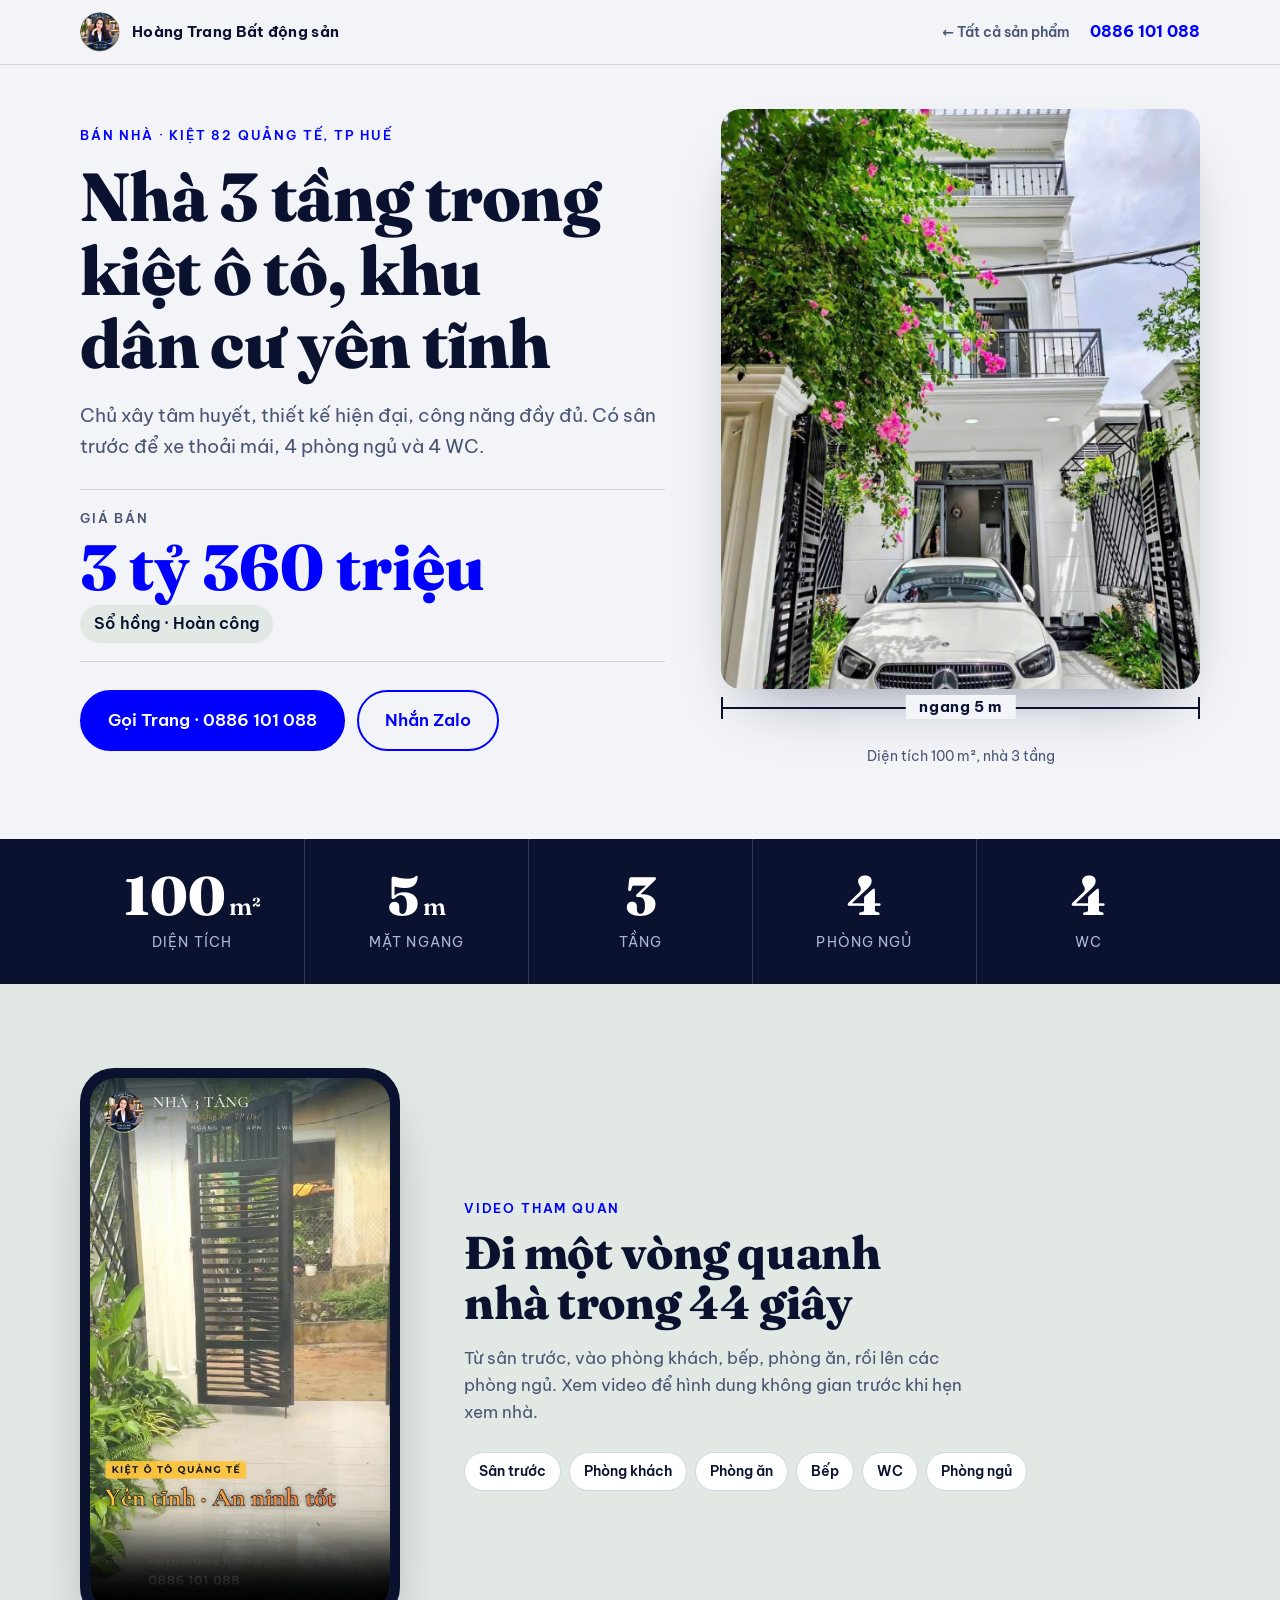
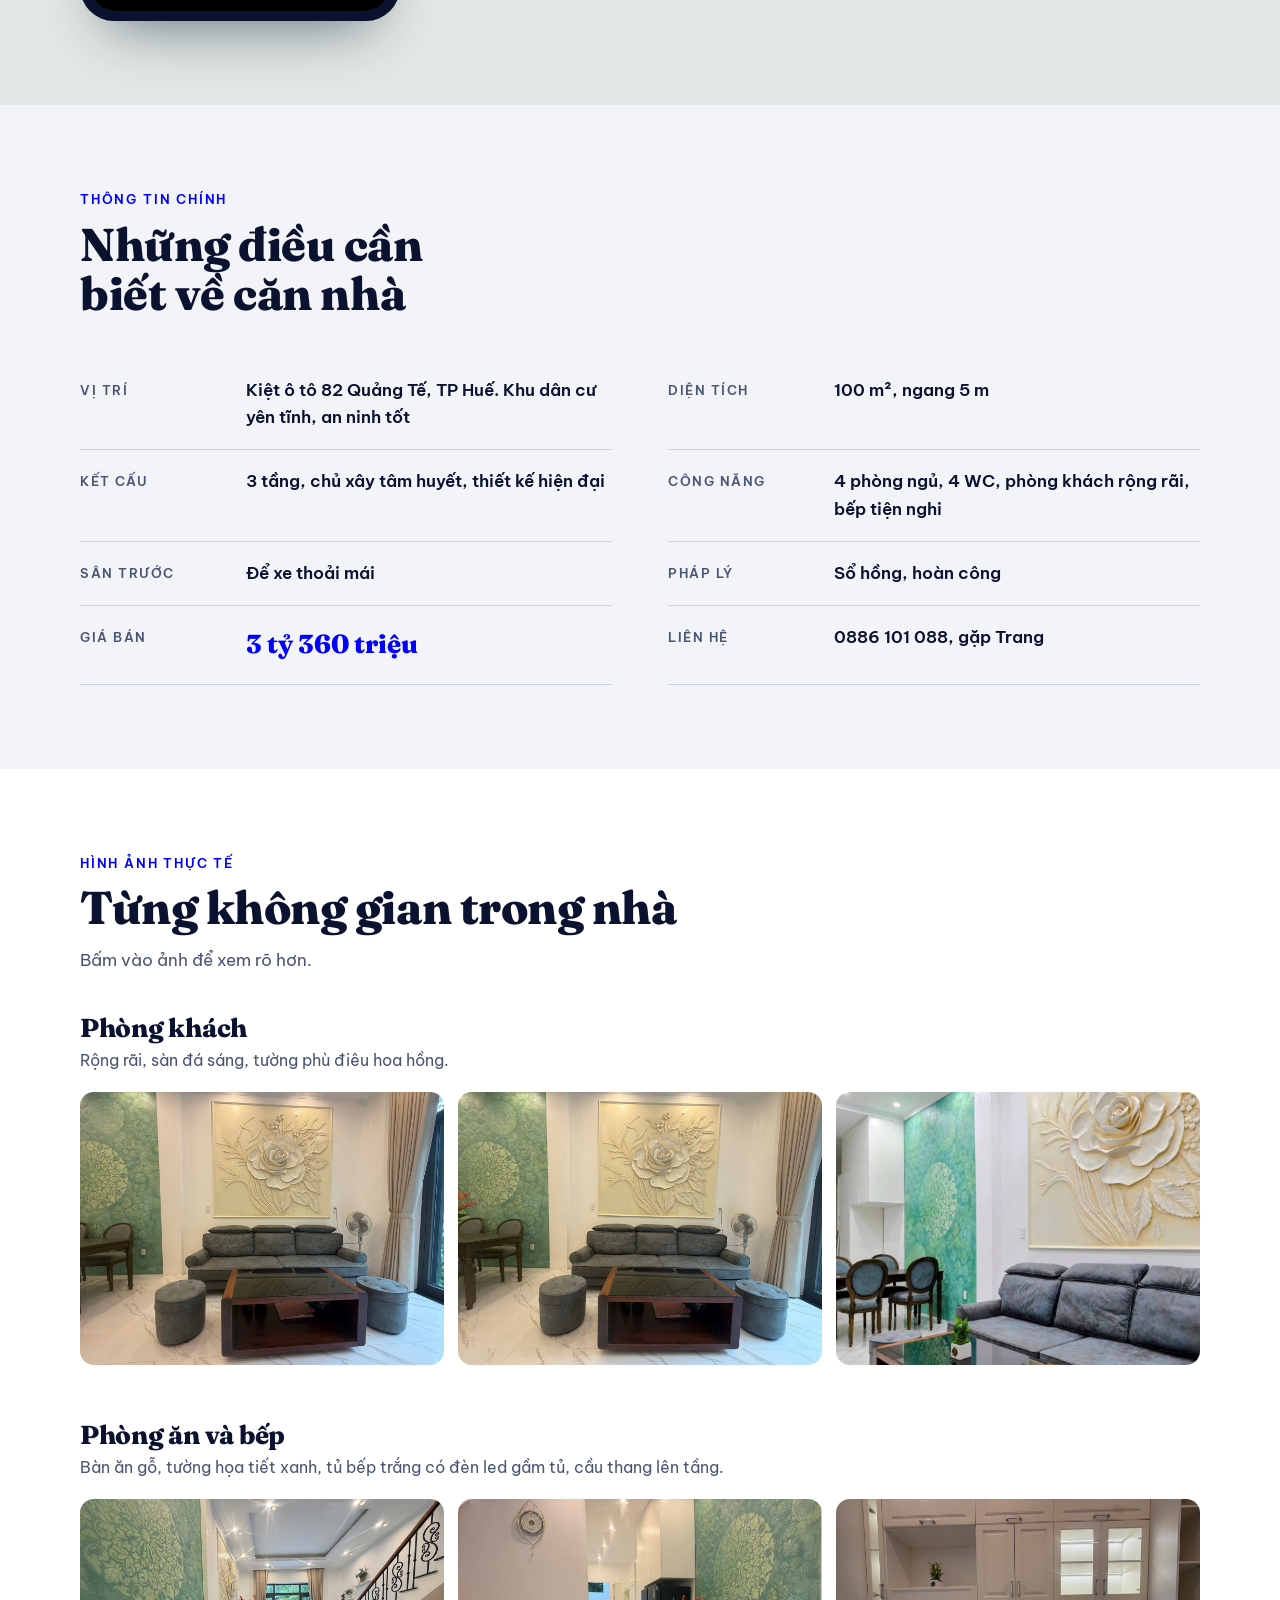
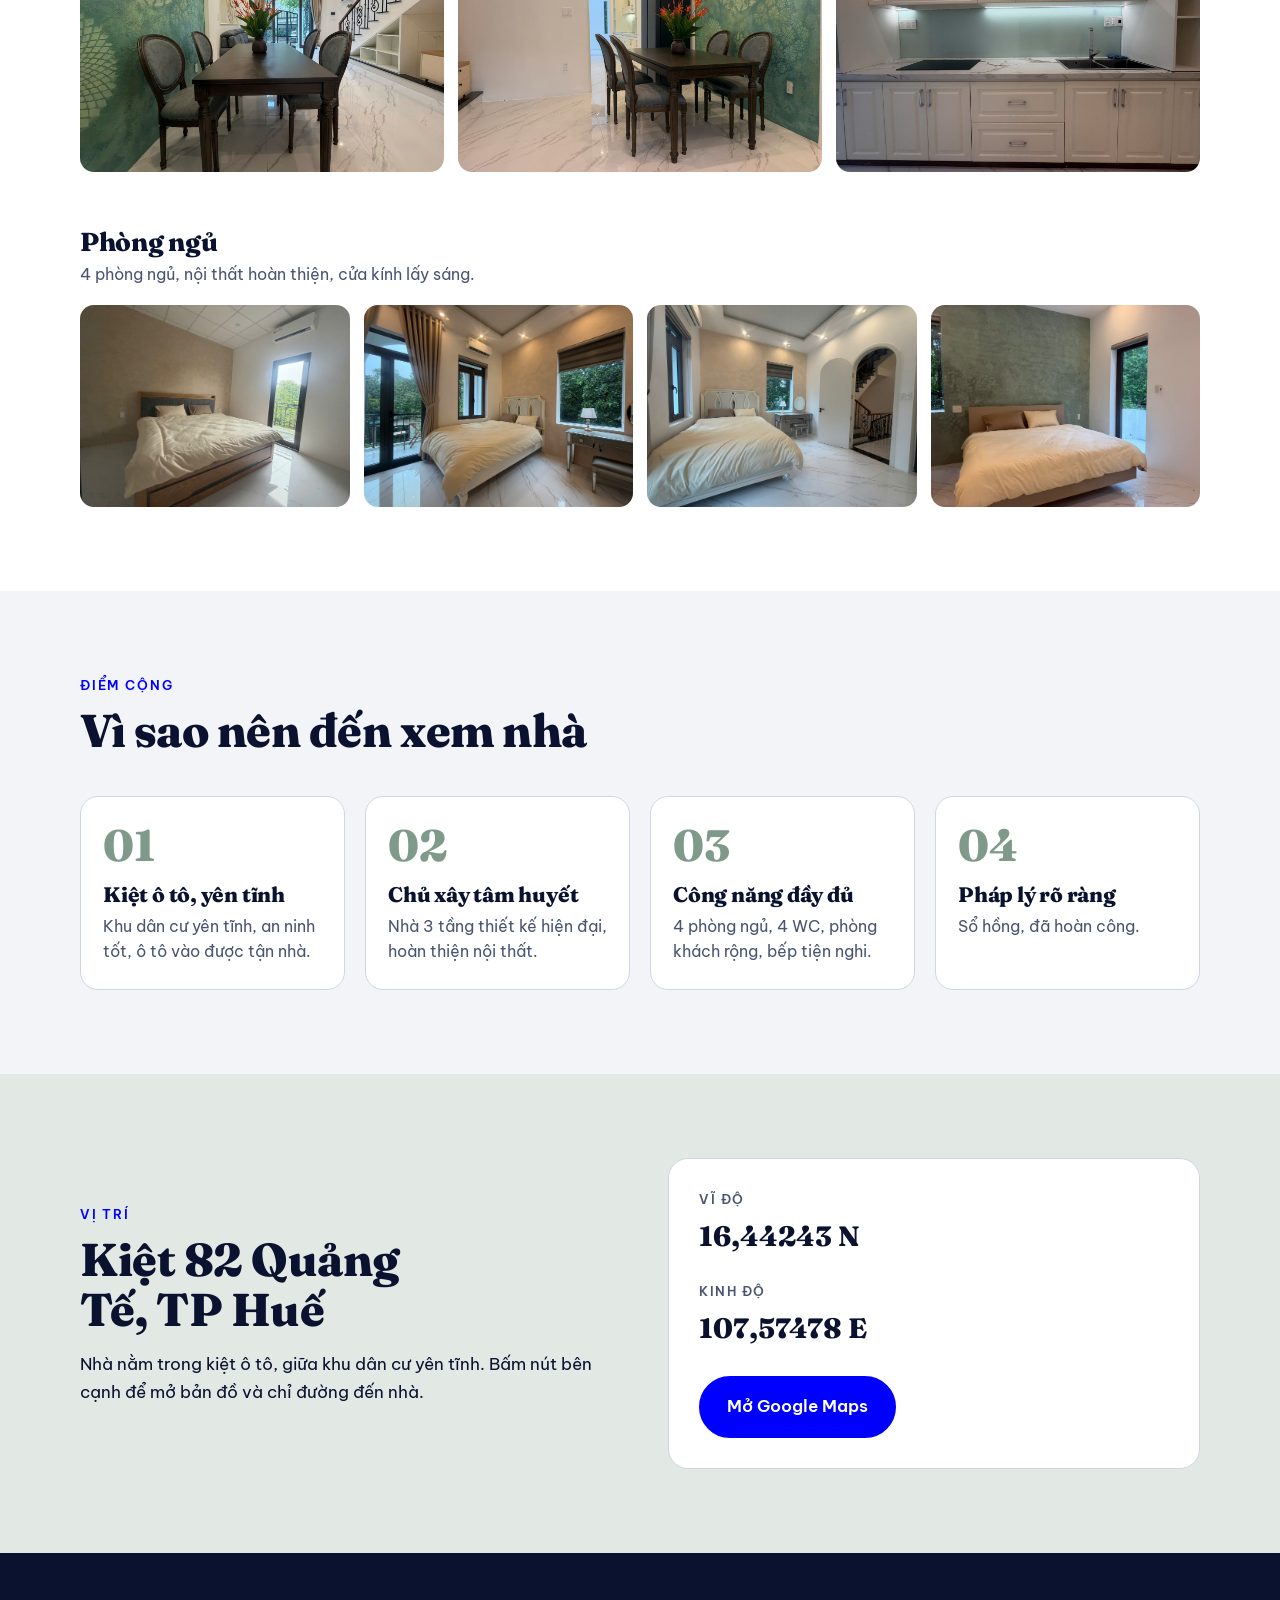
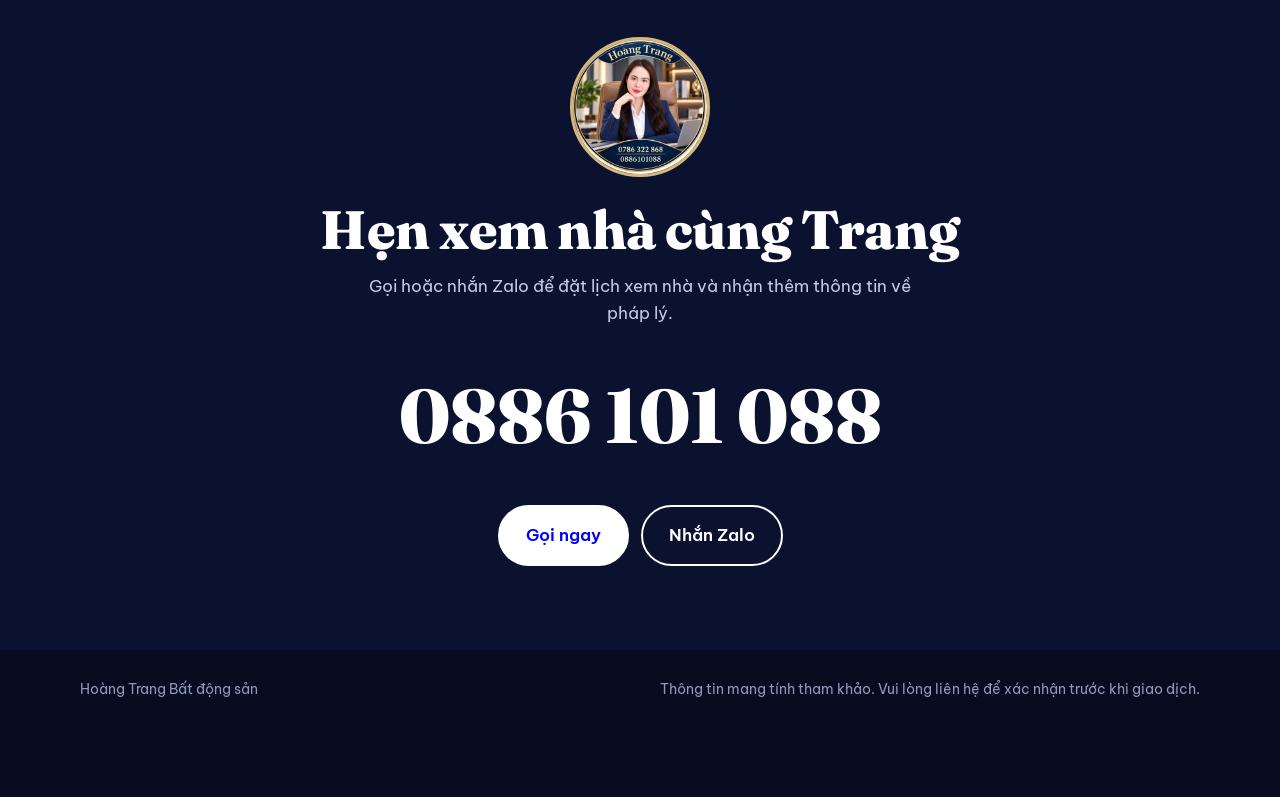
==== content/custom/nha-3-tang-quang-te/index.html @ 7ab905b7 "Thêm sản phẩm: Nhà 3 tầng kiệt 82 Quảng Tế Landing page tùy chỉnh + thẻ sản phẩm; build.js hiển thị " ====
<!DOCTYPE html>
<html lang="vi">
<head>
<meta charset="utf-8">
<meta name="viewport" content="width=device-width, initial-scale=1">
<title>Bán nhà 3 tầng kiệt ô tô 82 Quảng Tế, TP Huế – Hoàng Trang Bất động sản</title>
<meta name="description" content="Nhà 3 tầng 100m², ngang 5m, 4 phòng ngủ, 4 WC, sân trước để xe, sổ hồng hoàn công. Kiệt ô tô 82 Quảng Tế, TP Huế. Giá 3 tỷ 360 triệu. Gọi 0886 101 088 gặp Trang.">
<link rel="canonical" href="https://hoangtrangbds.vercel.app/du-an/nha-3-tang-quang-te/">
<meta property="og:type" content="website">
<meta property="og:title" content="Bán nhà 3 tầng kiệt ô tô 82 Quảng Tế, TP Huế – Hoàng Trang Bất động sản">
<meta property="og:description" content="Nhà 3 tầng 100m², ngang 5m, 4 phòng ngủ, 4 WC, sân trước để xe, sổ hồng hoàn công. Kiệt ô tô 82 Quảng Tế, TP Huế. Giá 3 tỷ 360 triệu. Gọi 0886 101 088 gặp Trang.">
<meta property="og:image" content="https://hoangtrangbds.vercel.app/du-an/nha-3-tang-quang-te/assets/phong-khach-1.jpg">
<meta property="og:url" content="https://hoangtrangbds.vercel.app/du-an/nha-3-tang-quang-te/">
<link rel="icon" type="image/png" href="/images/favicon.png">
<link rel="preconnect" href="https://fonts.googleapis.com">
<link rel="preconnect" href="https://fonts.gstatic.com" crossorigin>
<link href="https://fonts.googleapis.com/css2?family=Be+Vietnam+Pro:wght@400;500;600;700&family=Fraunces:opsz,wght@9..144,400;9..144,600;9..144,800&display=swap" rel="stylesheet">
<style>
/* Layout idea: a property dossier. White facade photo with an architect's dimension line (5 m wide), blue brand accent, sage green from the interior walls. */
:root{
  --ink:#0a1230;
  --paper:#f2f4f8;
  --card:#ffffff;
  --blue:#0000ff;
  --sage:#7f9a8a;
  --mist:#e2e9e4;
  --line:#cfd6e3;
  --muted:#4a5573;
  --display:"Fraunces","Times New Roman",serif;
  --body:"Be Vietnam Pro",system-ui,-apple-system,"Segoe UI",sans-serif;
  color-scheme:light;
}
*{box-sizing:border-box}
html{scroll-behavior:smooth}
body{margin:0;background:var(--paper);color:var(--ink);font-family:var(--body);font-size:17px;line-height:1.6;-webkit-font-smoothing:antialiased}
img,video{max-width:100%;display:block}
a{color:inherit}
:focus-visible{outline:3px solid var(--blue);outline-offset:3px}
.wrap{width:min(1160px,100%);margin:0 auto;padding:0 20px}
h1,h2,h3{font-family:var(--display);font-weight:800;line-height:1.08;margin:0;text-wrap:balance;letter-spacing:-.01em}
.eyebrow{font-size:13px;font-weight:600;letter-spacing:.14em;text-transform:uppercase;color:var(--blue)}
.btn{display:inline-flex;align-items:center;gap:10px;padding:15px 26px;border-radius:999px;font-weight:600;font-size:17px;text-decoration:none;border:2px solid var(--blue);transition:transform .15s,background .15s,color .15s}
.btn.solid{background:var(--blue);color:#fff}
.btn.ghost{background:transparent;color:var(--blue)}
.btn:hover{transform:translateY(-2px)}
.btn.solid:hover{background:#0000cc}
.btn.ghost:hover{background:var(--blue);color:#fff}

/* header */
.top{position:sticky;top:0;z-index:20;background:rgba(242,244,248,.92);backdrop-filter:blur(8px);border-bottom:1px solid var(--line)}
.top .wrap{display:flex;align-items:center;justify-content:space-between;gap:16px;height:64px}
.brand{display:flex;align-items:center;gap:12px;text-decoration:none;font-weight:700;font-size:15px;letter-spacing:.02em}
.brand img{width:40px;height:40px;border-radius:50%}
.top .call{font-weight:700;color:var(--blue);text-decoration:none;font-size:16px;white-space:nowrap}
.brand em{font-style:normal}
.hl{display:flex;align-items:center;gap:20px}.hl .back{font-size:14px;font-weight:600;text-decoration:none;color:var(--muted)}.hl .back:hover{color:var(--blue)}
@media (max-width:640px){.hl .back{display:none}}
@media (max-width:520px){.brand em{display:none}}

/* hero */
.hero{padding:44px 0 72px}
.hero .wrap{display:grid;grid-template-columns:1.1fr .9fr;gap:56px;align-items:center}
.hero h1{font-size:clamp(38px,5.6vw,68px);margin:14px 0 20px}
.hero .lead{font-size:19px;color:var(--muted);max-width:34em;margin:0 0 28px}
.price{display:flex;flex-wrap:wrap;align-items:baseline;gap:6px 18px;margin:0 0 28px;padding:18px 0;border-top:1px solid var(--line);border-bottom:1px solid var(--line)}
.price .label{font-size:13px;font-weight:600;letter-spacing:.14em;text-transform:uppercase;color:var(--muted);width:100%}
.price .num{font-family:var(--display);font-weight:800;font-size:clamp(40px,6vw,64px);color:var(--blue);line-height:1;font-variant-numeric:tabular-nums}
.price .legal{font-weight:600;font-size:16px;padding:6px 14px;border-radius:999px;background:var(--mist)}
.cta{display:flex;flex-wrap:wrap;gap:12px}
.facade{margin:0}
.facade .photo{border-radius:20px;overflow:hidden;aspect-ratio:1100/1332;background:var(--mist);box-shadow:0 30px 60px -30px rgba(10,18,48,.45)}
.facade img{width:100%;height:100%;object-fit:cover}
.dim{position:relative;margin-top:18px;height:34px;border-top:2px solid var(--ink)}
.dim::before,.dim::after{content:"";position:absolute;top:-12px;width:2px;height:22px;background:var(--ink)}
.dim::before{left:0}.dim::after{right:0}
.dim span{position:absolute;left:50%;top:-14px;transform:translateX(-50%);background:var(--paper);padding:0 14px;font-weight:700;font-size:15px;letter-spacing:.04em;font-variant-numeric:tabular-nums}
.facade figcaption{font-size:14px;color:var(--muted);margin-top:4px;text-align:center}

/* facts */
.facts{background:var(--ink);color:#fff}
.facts ul{list-style:none;margin:0;padding:0;display:grid;grid-template-columns:repeat(5,1fr)}
.facts li{padding:30px 18px;border-left:1px solid rgba(255,255,255,.16);text-align:center}
.facts li:first-child{border-left:0}
.facts b{display:block;font-family:var(--display);font-weight:800;font-size:clamp(34px,4.4vw,54px);line-height:1;font-variant-numeric:tabular-nums}
.facts b small{font-size:.45em;font-weight:600;margin-left:3px}
.facts span{display:block;margin-top:8px;font-size:14px;letter-spacing:.08em;text-transform:uppercase;color:#aeb8d6}

section{padding:84px 0}
.sec-head{max-width:640px;margin-bottom:40px}
.sec-head h2{font-size:clamp(30px,4vw,46px);margin-top:10px}
.sec-head p{color:var(--muted);margin:14px 0 0}

/* video */
.video{background:var(--mist)}
.video .wrap{display:grid;grid-template-columns:auto 1fr;gap:64px;align-items:center}
.phone{width:min(320px,76vw);border-radius:34px;padding:10px;background:var(--ink);box-shadow:0 30px 60px -28px rgba(10,18,48,.6)}
.phone video{width:100%;aspect-ratio:9/16;border-radius:26px;background:#000;object-fit:cover}
.video h2{font-size:clamp(30px,4vw,46px);margin:10px 0 16px}
.video p{color:var(--muted);max-width:30em}
.route{list-style:none;padding:0;margin:26px 0 0;display:flex;flex-wrap:wrap;gap:8px}
.route li{padding:7px 14px;border-radius:999px;background:#fff;font-size:14px;font-weight:600;border:1px solid var(--line)}

/* spec table */
.spec dl{margin:0;display:grid;grid-template-columns:repeat(2,1fr);gap:0 56px}
.spec .row{display:grid;grid-template-columns:150px 1fr;gap:16px;padding:18px 0;border-bottom:1px solid var(--line)}
.spec dt{font-size:13px;font-weight:600;letter-spacing:.12em;text-transform:uppercase;color:var(--muted);padding-top:3px}
.spec dd{margin:0;font-weight:600}
.spec dd.big{font-family:var(--display);font-weight:800;font-size:26px;color:var(--blue)}

/* gallery */
.gallery{background:var(--card)}
.group{margin-bottom:56px}
.group:last-child{margin-bottom:0}
.group h3{font-size:26px;margin-bottom:6px}
.group p{margin:0 0 18px;color:var(--muted);font-size:16px}
.grid{display:grid;grid-template-columns:repeat(auto-fit,minmax(260px,1fr));gap:14px}
.grid button{all:unset;cursor:zoom-in;display:block;border-radius:14px;overflow:hidden;aspect-ratio:4/3;background:var(--mist);position:relative}
.grid button:focus-visible{outline:3px solid var(--blue);outline-offset:3px}
.grid img{width:100%;height:100%;object-fit:cover;transition:transform .5s}
.grid button:hover img{transform:scale(1.04)}
.lb{position:fixed;inset:0;z-index:50;background:rgba(6,10,28,.92);display:none;align-items:center;justify-content:center;padding:20px}
.lb.on{display:flex}
.lb img{max-height:92vh;max-width:96vw;object-fit:contain;border-radius:8px}
.lb .x{position:absolute;top:14px;right:18px;color:#fff;background:transparent;border:0;font-size:38px;line-height:1;cursor:pointer}

/* reasons */
.reasons ol{list-style:none;margin:0;padding:0;display:grid;grid-template-columns:repeat(4,1fr);gap:20px}
.reasons li{background:var(--card);border-radius:18px;padding:26px 22px;border:1px solid var(--line)}
.reasons .n{font-family:var(--display);font-weight:800;font-size:44px;color:var(--sage);line-height:1}
.reasons h3{font-size:21px;margin:14px 0 8px}
.reasons p{margin:0;font-size:15.5px;color:var(--muted)}

/* location */
.loc{background:var(--mist)}
.loc .wrap{display:grid;grid-template-columns:1fr 1fr;gap:56px;align-items:center}
.loc h2{font-size:clamp(30px,4vw,46px);margin:10px 0 16px}
.coord{background:var(--card);border-radius:20px;padding:30px;border:1px solid var(--line)}
.coord .k{font-size:13px;font-weight:600;letter-spacing:.12em;text-transform:uppercase;color:var(--muted)}
.coord .v{font-family:var(--display);font-weight:800;font-size:28px;margin:4px 0 22px;font-variant-numeric:tabular-nums}
.coord .v:last-of-type{margin-bottom:26px}

/* contact */
.contact{background:var(--ink);color:#fff;text-align:center}
.contact img{width:140px;height:140px;border-radius:50%;margin:0 auto 24px;border:3px solid #d6b67a}
.contact h2{font-size:clamp(32px,4.6vw,54px)}
.contact p{color:#c3cbe3;margin:14px auto 28px;max-width:32em}
.contact .num{display:block;font-family:var(--display);font-weight:800;font-size:clamp(40px,7vw,76px);margin:0 0 28px;font-variant-numeric:tabular-nums;color:#fff;text-decoration:none}
.contact .cta{justify-content:center}
.contact .btn.ghost{color:#fff;border-color:#fff}
.contact .btn.ghost:hover{background:#fff;color:var(--ink)}
.contact .btn.solid{background:#fff;color:var(--blue);border-color:#fff}
footer{background:#060b20;color:#8f9abb;font-size:14px;padding:28px 0 96px}
footer .wrap{display:flex;flex-wrap:wrap;justify-content:space-between;gap:10px 30px}

/* sticky mobile bar */
.bar{display:none}
@media (max-width:860px){
  body{font-size:16px}
  .hero{padding:28px 0 48px}
  .hero .wrap,.video .wrap,.loc .wrap{grid-template-columns:1fr;gap:36px}
  .facade{order:-1}
  .facts ul{grid-template-columns:repeat(3,1fr)}
  .facts li:nth-child(4){border-left:0}
  .facts li{border-top:1px solid rgba(255,255,255,.16)}
  .facts li:nth-child(-n+3){border-top:0}
  .reasons ol{grid-template-columns:repeat(2,1fr)}
  .spec dl{grid-template-columns:1fr}
  section{padding:56px 0}
  .video .wrap{justify-items:center}
  .video .copy{text-align:left;justify-self:stretch}
  .bar{display:grid;grid-template-columns:1fr 1fr;gap:10px;position:fixed;left:0;right:0;bottom:0;z-index:30;padding:10px 14px calc(10px + env(safe-area-inset-bottom));background:rgba(242,244,248,.96);border-top:1px solid var(--line)}
  .bar .btn{justify-content:center;padding:13px 10px;font-size:16px}
}
@media (max-width:520px){
  .reasons ol{grid-template-columns:1fr}
  .facts ul{grid-template-columns:repeat(2,1fr)}
  .facts li:nth-child(odd){border-left:0}
  .facts li:nth-child(3){border-top:1px solid rgba(255,255,255,.16)}
  .facts li:nth-child(4){border-left:1px solid rgba(255,255,255,.16)}
  .facts li:nth-child(5){grid-column:1/-1;border-left:0}
  .spec .row{grid-template-columns:110px 1fr}
}
@media (prefers-reduced-motion:reduce){*{transition:none!important;scroll-behavior:auto!important}}
</style>
</head>
<body>

<header class="top">
  <div class="wrap">
    <a class="brand" href="/"><img src="assets/logo.jpg" alt="Logo Hoàng Trang" width="40" height="40"><span>Hoàng Trang <em>Bất động sản</em></span></a>
    <span class="hl"><a class="back" href="/san-pham/">← Tất cả sản phẩm</a><a class="call" href="tel:0886101088">0886 101 088</a></span>
  </div>
</header>

<main id="dau">
  <section class="hero">
    <div class="wrap">
      <div>
        <div class="eyebrow">Bán nhà · Kiệt 82 Quảng Tế, TP Huế</div>
        <h1>Nhà 3 tầng trong kiệt ô tô, khu dân cư yên tĩnh</h1>
        <p class="lead">Chủ xây tâm huyết, thiết kế hiện đại, công năng đầy đủ. Có sân trước để xe thoải mái, 4 phòng ngủ và 4 WC.</p>
        <div class="price">
          <span class="label">Giá bán</span>
          <span class="num">3 tỷ 360 triệu</span>
          <span class="legal">Sổ hồng · Hoàn công</span>
        </div>
        <div class="cta">
          <a class="btn solid" href="tel:0886101088">Gọi Trang · 0886 101 088</a>
          <a class="btn ghost" href="https://zalo.me/0886101088">Nhắn Zalo</a>
        </div>
      </div>
      <figure class="facade">
        <div class="photo"><img src="assets/mat-tien.jpg" alt="Mặt tiền nhà 3 tầng trắng, ban công sắt, giàn hoa giấy trước cổng" width="1100" height="1332"></div>
        <div class="dim"><span>ngang 5 m</span></div>
        <figcaption>Diện tích 100 m², nhà 3 tầng</figcaption>
      </figure>
    </div>
  </section>

  <div class="facts">
    <div class="wrap">
      <ul>
        <li><b>100<small>m²</small></b><span>Diện tích</span></li>
        <li><b>5<small>m</small></b><span>Mặt ngang</span></li>
        <li><b>3</b><span>Tầng</span></li>
        <li><b>4</b><span>Phòng ngủ</span></li>
        <li><b>4</b><span>WC</span></li>
      </ul>
    </div>
  </div>

  <section class="video" id="video">
    <div class="wrap">
      <div class="phone">
        <video controls playsinline preload="metadata" poster="assets/poster.jpg" src="assets/video.mp4"></video>
      </div>
      <div class="copy">
        <div class="eyebrow">Video tham quan</div>
        <h2>Đi một vòng quanh nhà trong 44 giây</h2>
        <p>Từ sân trước, vào phòng khách, bếp, phòng ăn, rồi lên các phòng ngủ. Xem video để hình dung không gian trước khi hẹn xem nhà.</p>
        <ul class="route">
          <li>Sân trước</li><li>Phòng khách</li><li>Phòng ăn</li><li>Bếp</li><li>WC</li><li>Phòng ngủ</li>
        </ul>
      </div>
    </div>
  </section>

  <section class="spec" id="thong-tin">
    <div class="wrap">
      <div class="sec-head">
        <div class="eyebrow">Thông tin chính</div>
        <h2>Những điều cần biết về căn nhà</h2>
      </div>
      <dl>
        <div class="row"><dt>Vị trí</dt><dd>Kiệt ô tô 82 Quảng Tế, TP Huế. Khu dân cư yên tĩnh, an ninh tốt</dd></div>
        <div class="row"><dt>Diện tích</dt><dd>100 m², ngang 5 m</dd></div>
        <div class="row"><dt>Kết cấu</dt><dd>3 tầng, chủ xây tâm huyết, thiết kế hiện đại</dd></div>
        <div class="row"><dt>Công năng</dt><dd>4 phòng ngủ, 4 WC, phòng khách rộng rãi, bếp tiện nghi</dd></div>
        <div class="row"><dt>Sân trước</dt><dd>Để xe thoải mái</dd></div>
        <div class="row"><dt>Pháp lý</dt><dd>Sổ hồng, hoàn công</dd></div>
        <div class="row"><dt>Giá bán</dt><dd class="big">3 tỷ 360 triệu</dd></div>
        <div class="row"><dt>Liên hệ</dt><dd>0886 101 088, gặp Trang</dd></div>
      </dl>
    </div>
  </section>

  <section class="gallery" id="hinh-anh">
    <div class="wrap">
      <div class="sec-head">
        <div class="eyebrow">Hình ảnh thực tế</div>
        <h2>Từng không gian trong nhà</h2>
        <p>Bấm vào ảnh để xem rõ hơn.</p>
      </div>

      <div class="group">
        <h3>Phòng khách</h3>
        <p>Rộng rãi, sàn đá sáng, tường phù điêu hoa hồng.</p>
        <div class="grid">
          <button type="button" data-full="assets/phong-khach-1.jpg"><img loading="lazy" src="assets/phong-khach-1.jpg" alt="Phòng khách với sofa xám và tường phù điêu hoa hồng"></button>
          <button type="button" data-full="assets/phong-khach-2.jpg"><img loading="lazy" src="assets/phong-khach-2.jpg" alt="Phòng khách nhìn từ phía phòng ăn"></button>
          <button type="button" data-full="assets/phong-khach-3.jpg"><img loading="lazy" src="assets/phong-khach-3.jpg" alt="Sofa và bàn trà trong phòng khách"></button>
        </div>
      </div>

      <div class="group">
        <h3>Phòng ăn và bếp</h3>
        <p>Bàn ăn gỗ, tường họa tiết xanh, tủ bếp trắng có đèn led gầm tủ, cầu thang lên tầng.</p>
        <div class="grid">
          <button type="button" data-full="assets/phong-an-1.jpg"><img loading="lazy" src="assets/phong-an-1.jpg" alt="Phòng ăn với bàn gỗ và cầu thang lên tầng"></button>
          <button type="button" data-full="assets/phong-an-2.jpg"><img loading="lazy" src="assets/phong-an-2.jpg" alt="Bộ bàn ăn và sofa cạnh nhau"></button>
          <button type="button" data-full="assets/bep.jpg"><img loading="lazy" src="assets/bep.jpg" alt="Bếp với tủ trắng và đèn led gầm tủ"></button>
        </div>
      </div>

      <div class="group">
        <h3>Phòng ngủ</h3>
        <p>4 phòng ngủ, nội thất hoàn thiện, cửa kính lấy sáng.</p>
        <div class="grid">
          <button type="button" data-full="assets/ngu-1.jpg"><img loading="lazy" src="assets/ngu-1.jpg" alt="Phòng ngủ có cửa kính ra ban công"></button>
          <button type="button" data-full="assets/ngu-2.jpg"><img loading="lazy" src="assets/ngu-2.jpg" alt="Phòng ngủ có cửa sổ lớn nhìn ra cây xanh"></button>
          <button type="button" data-full="assets/ngu-3.jpg"><img loading="lazy" src="assets/ngu-3.jpg" alt="Phòng ngủ có cửa vòm thông ra cầu thang"></button>
          <button type="button" data-full="assets/ngu-4.jpg"><img loading="lazy" src="assets/ngu-4.jpg" alt="Phòng ngủ tường xanh rêu"></button>
        </div>
      </div>
    </div>
  </section>

  <section class="reasons" id="vi-sao">
    <div class="wrap">
      <div class="sec-head">
        <div class="eyebrow">Điểm cộng</div>
        <h2>Vì sao nên đến xem nhà</h2>
      </div>
      <ol>
        <li><span class="n">01</span><h3>Kiệt ô tô, yên tĩnh</h3><p>Khu dân cư yên tĩnh, an ninh tốt, ô tô vào được tận nhà.</p></li>
        <li><span class="n">02</span><h3>Chủ xây tâm huyết</h3><p>Nhà 3 tầng thiết kế hiện đại, hoàn thiện nội thất.</p></li>
        <li><span class="n">03</span><h3>Công năng đầy đủ</h3><p>4 phòng ngủ, 4 WC, phòng khách rộng, bếp tiện nghi.</p></li>
        <li><span class="n">04</span><h3>Pháp lý rõ ràng</h3><p>Sổ hồng, đã hoàn công.</p></li>
      </ol>
    </div>
  </section>

  <section class="loc" id="vi-tri">
    <div class="wrap">
      <div>
        <div class="eyebrow">Vị trí</div>
        <h2>Kiệt 82 Quảng Tế, TP Huế</h2>
        <p>Nhà nằm trong kiệt ô tô, giữa khu dân cư yên tĩnh. Bấm nút bên cạnh để mở bản đồ và chỉ đường đến nhà.</p>
      </div>
      <div class="coord">
        <div class="k">Vĩ độ</div><div class="v">16,44243 N</div>
        <div class="k">Kinh độ</div><div class="v">107,57478 E</div>
        <a class="btn solid" href="https://www.google.com/maps?q=16.4424294997451,107.57477571759463">Mở Google Maps</a>
      </div>
    </div>
  </section>

  <section class="contact" id="lien-he">
    <div class="wrap">
      <img src="assets/logo.jpg" alt="Hoàng Trang Bất động sản" width="140" height="140">
      <h2>Hẹn xem nhà cùng Trang</h2>
      <p>Gọi hoặc nhắn Zalo để đặt lịch xem nhà và nhận thêm thông tin về pháp lý.</p>
      <a class="num" href="tel:0886101088">0886 101 088</a>
      <div class="cta">
        <a class="btn solid" href="tel:0886101088">Gọi ngay</a>
        <a class="btn ghost" href="https://zalo.me/0886101088">Nhắn Zalo</a>
      </div>
    </div>
  </section>
</main>

<footer>
  <div class="wrap">
    <span>Hoàng Trang Bất động sản</span>
    <span>Thông tin mang tính tham khảo. Vui lòng liên hệ để xác nhận trước khi giao dịch.</span>
  </div>
</footer>

<div class="bar">
  <a class="btn solid" href="tel:0886101088">Gọi Trang</a>
  <a class="btn ghost" href="https://zalo.me/0886101088">Zalo</a>
</div>

<div class="lb" id="lb" role="dialog" aria-modal="true" aria-label="Xem ảnh lớn">
  <button class="x" type="button" id="lbx" aria-label="Đóng">×</button>
  <img id="lbi" alt="">
</div>

<script>
(function(){
  var lb=document.getElementById('lb'),im=document.getElementById('lbi');
  document.querySelectorAll('.grid button').forEach(function(b){
    b.addEventListener('click',function(){
      im.src=b.getAttribute('data-full');
      im.alt=b.querySelector('img').alt;
      lb.classList.add('on');
    });
  });
  function close(){lb.classList.remove('on');im.removeAttribute('src');}
  lb.addEventListener('click',close);
  document.addEventListener('keydown',function(e){if(e.key==='Escape')close();});
})();
</script>
</body>
</html>
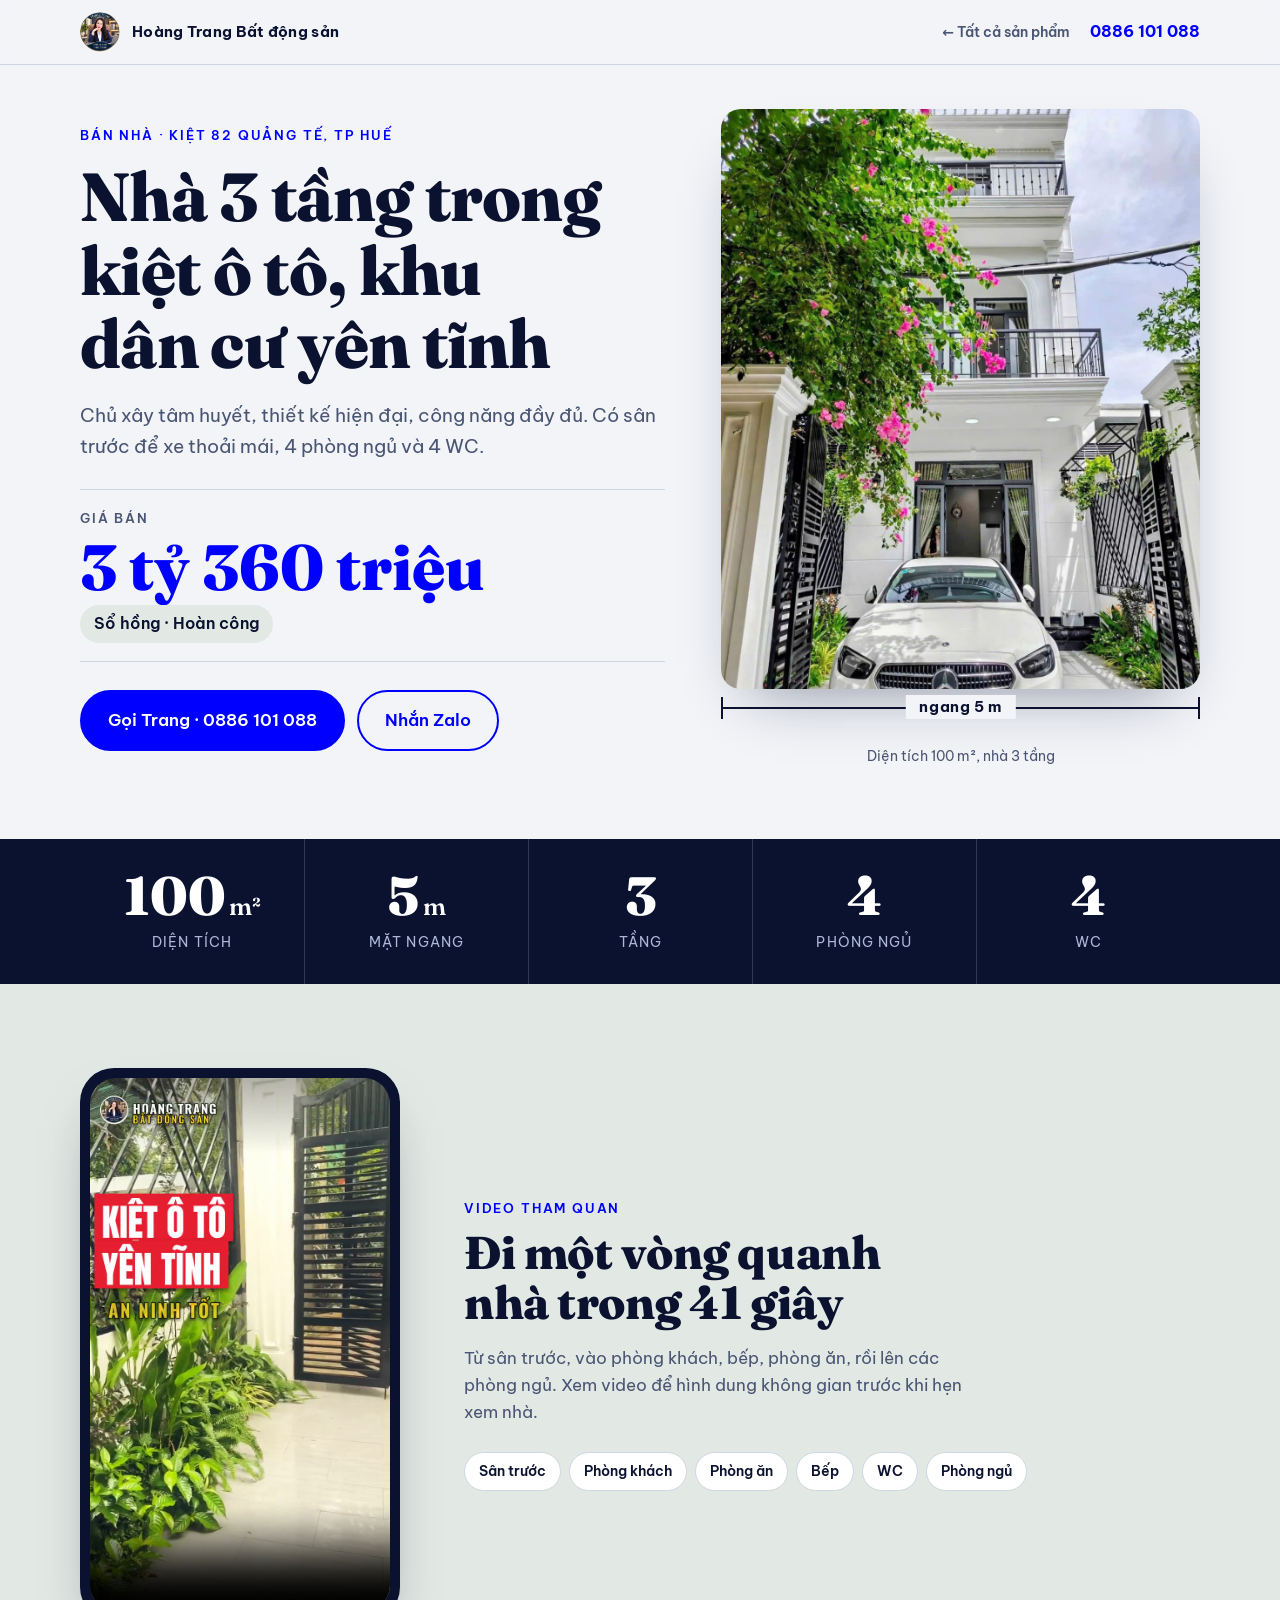
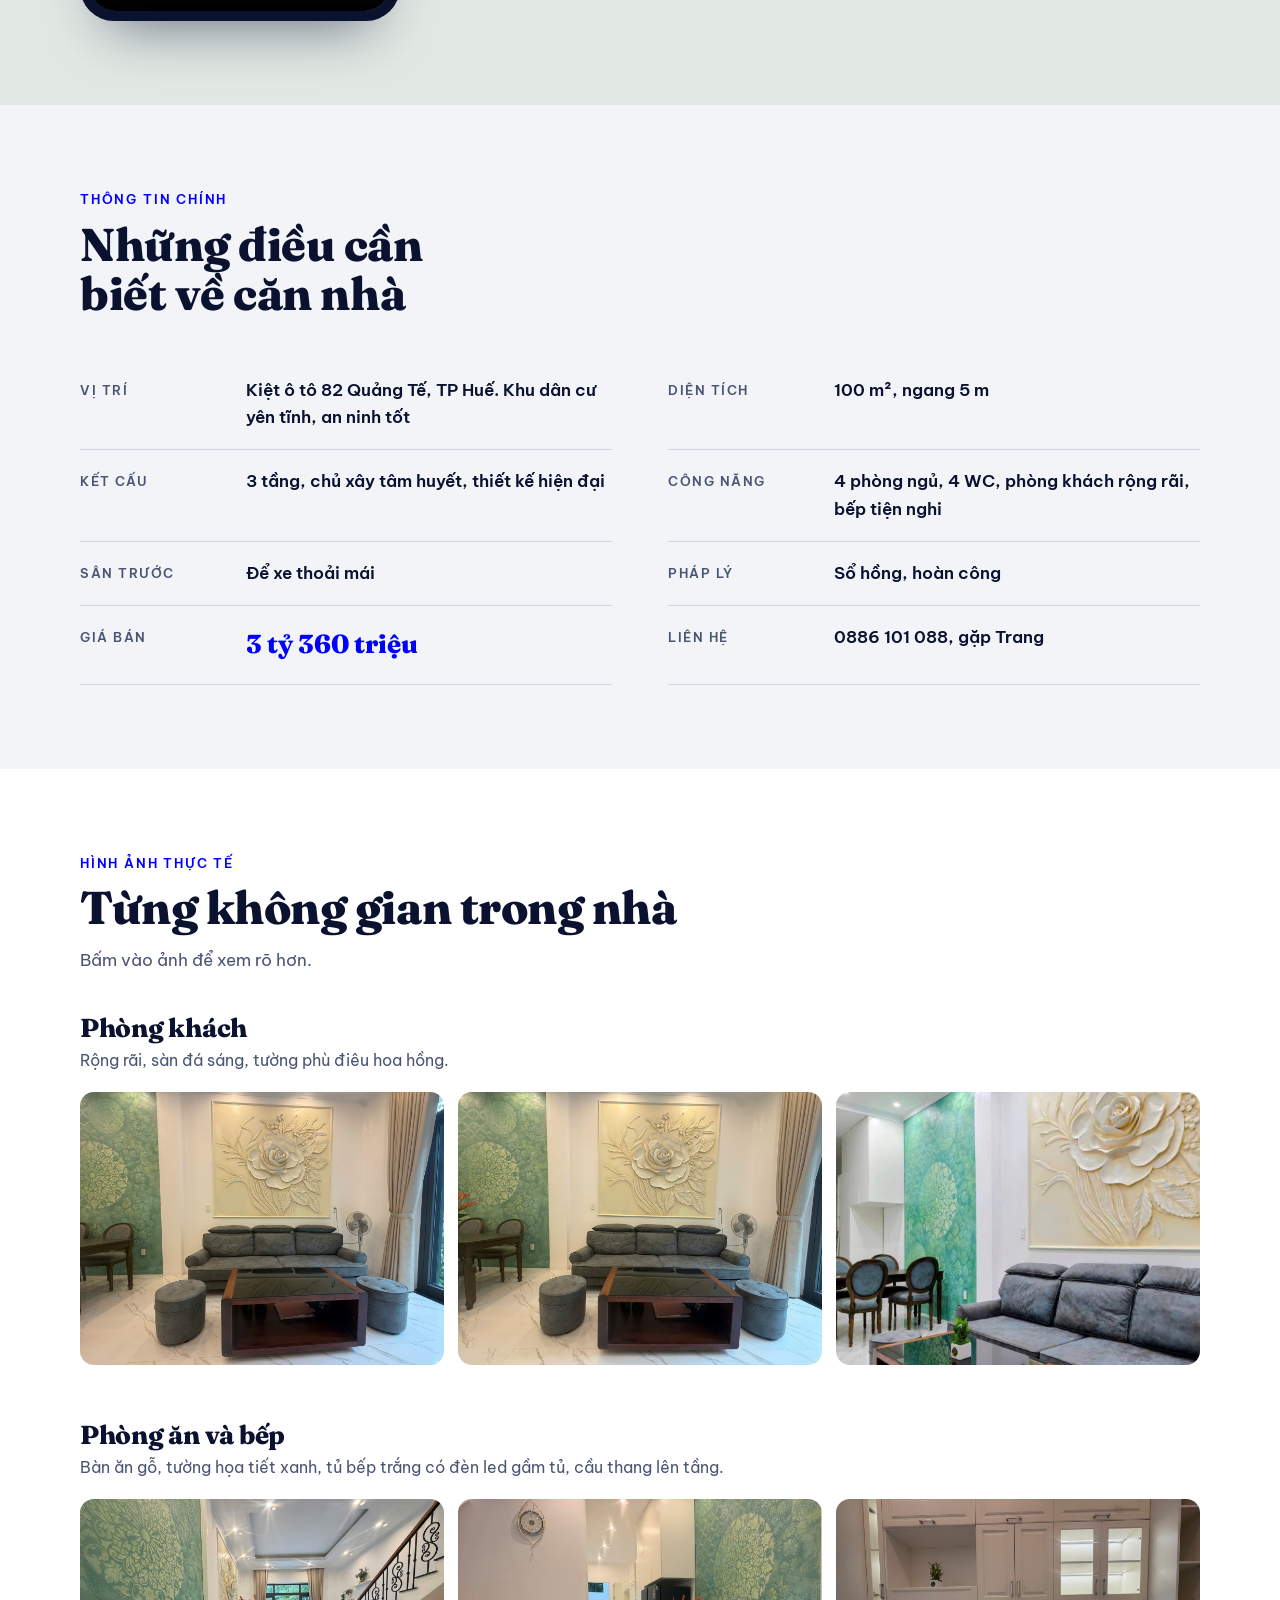
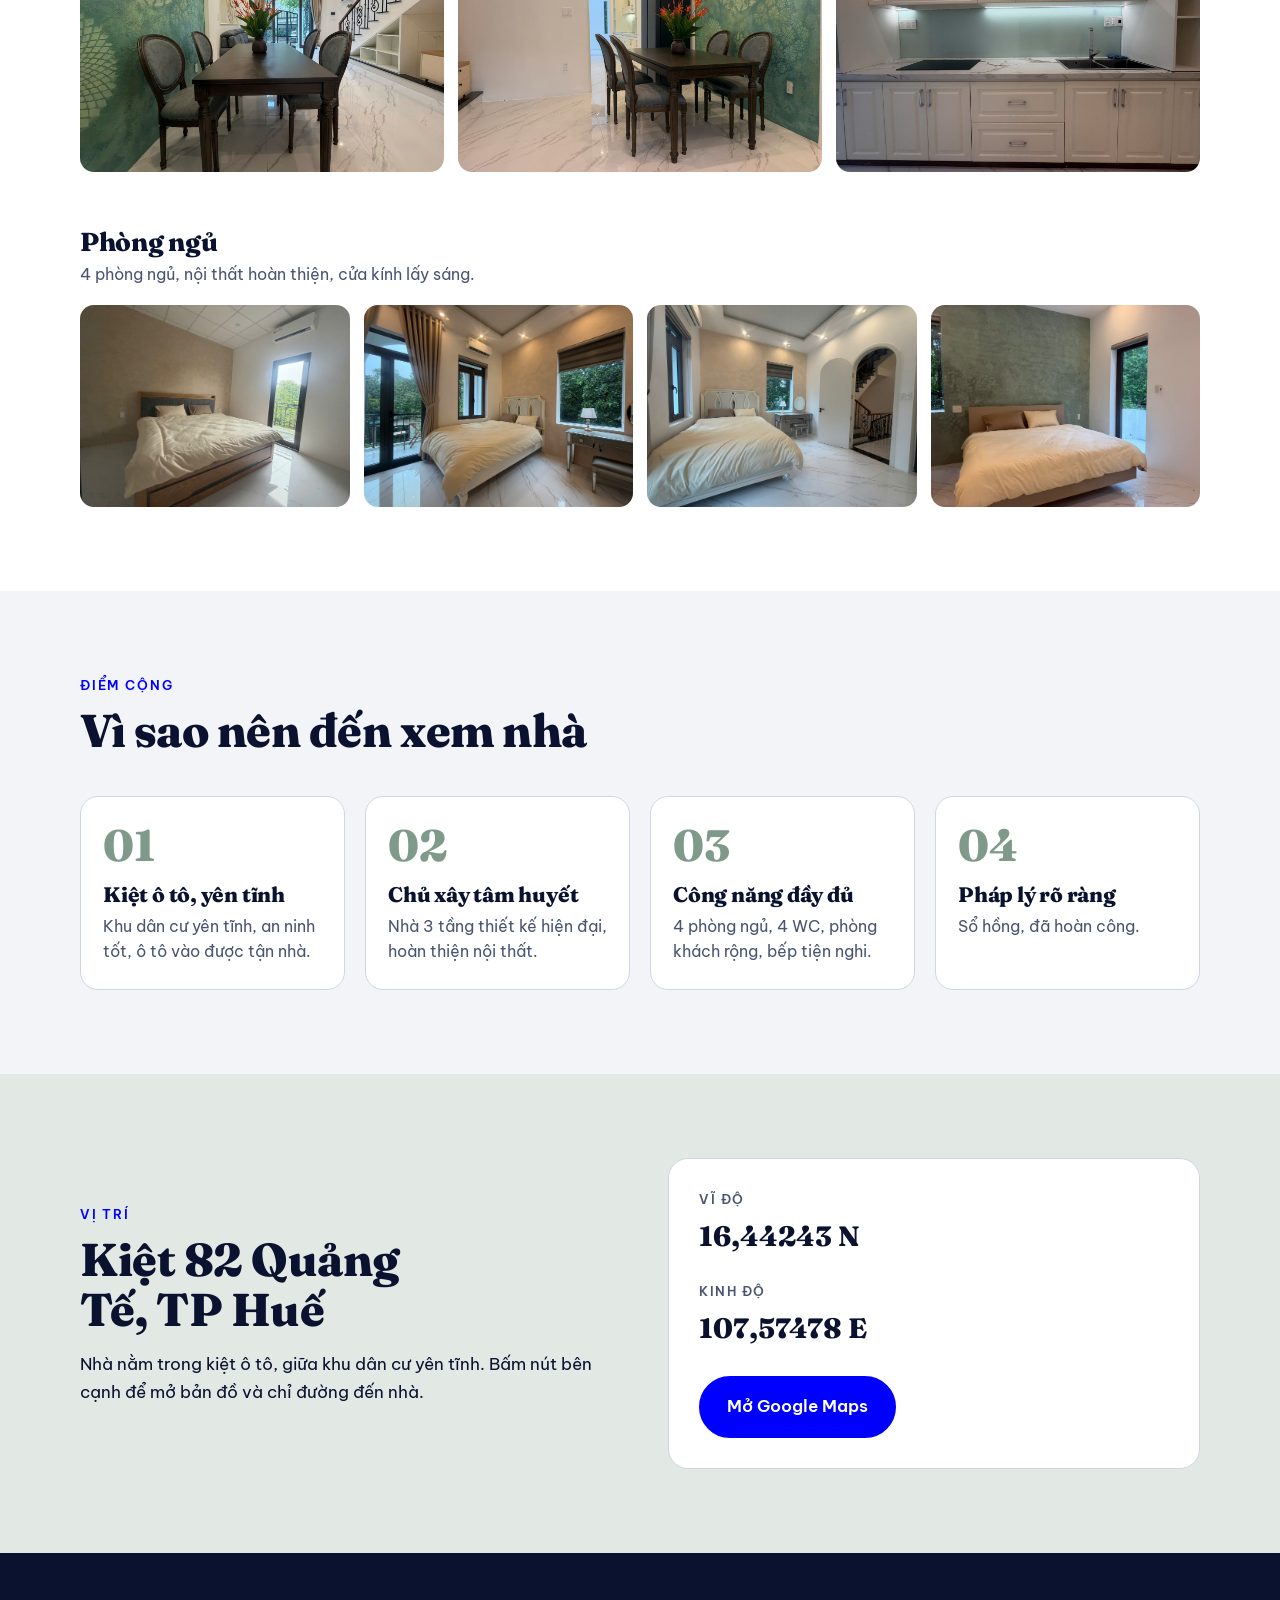
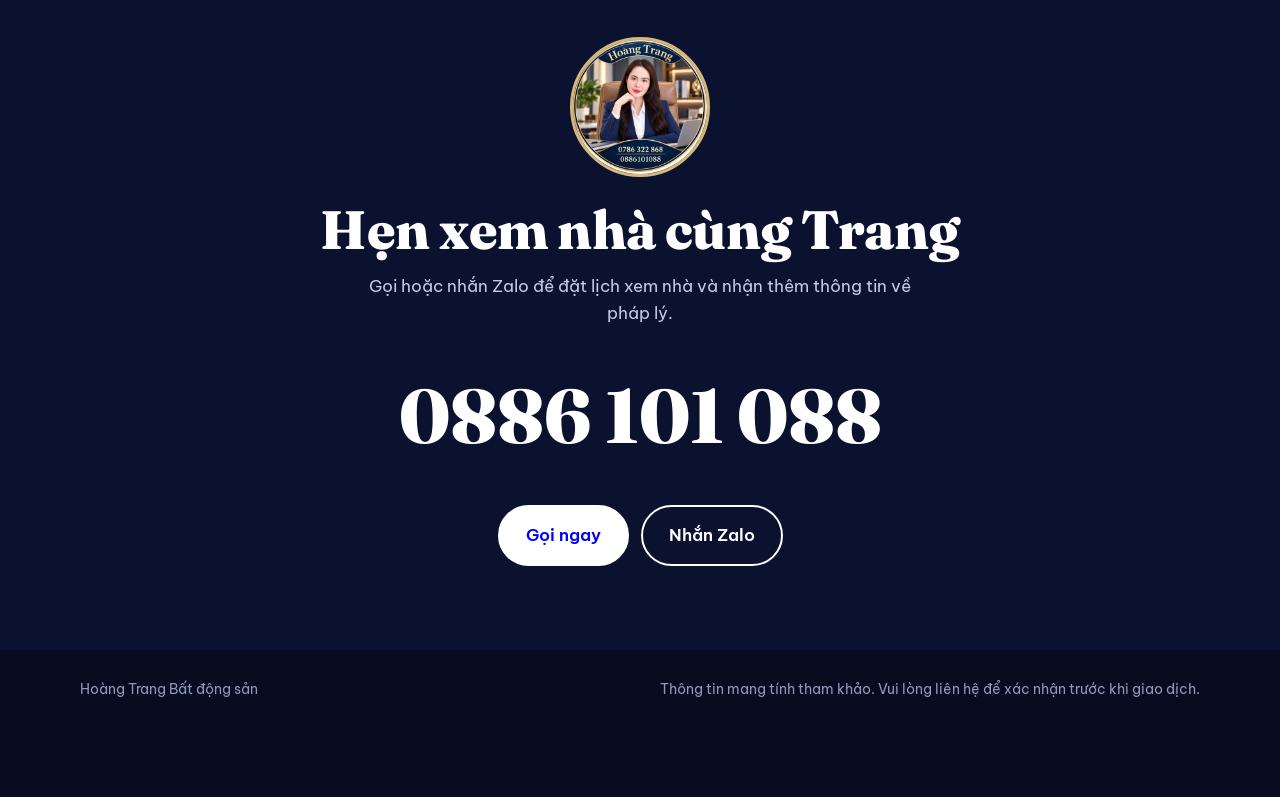
==== commit 9967618b: "Sửa tiêu đề thời lượng video: 41 giây Co-Authored-By: Claude Sonnet 5.5 <noreply@anthropic.com> Clau" ====
--- a/content/custom/nha-3-tang-quang-te/index.html
+++ b/content/custom/nha-3-tang-quang-te/index.html
@@ -236,7 +236,7 @@
       </div>
       <div class="copy">
         <div class="eyebrow">Video tham quan</div>
-        <h2>Đi một vòng quanh nhà trong 44 giây</h2>
+        <h2>Đi một vòng quanh nhà trong 41 giây</h2>
         <p>Từ sân trước, vào phòng khách, bếp, phòng ăn, rồi lên các phòng ngủ. Xem video để hình dung không gian trước khi hẹn xem nhà.</p>
         <ul class="route">
           <li>Sân trước</li><li>Phòng khách</li><li>Phòng ăn</li><li>Bếp</li><li>WC</li><li>Phòng ngủ</li>
